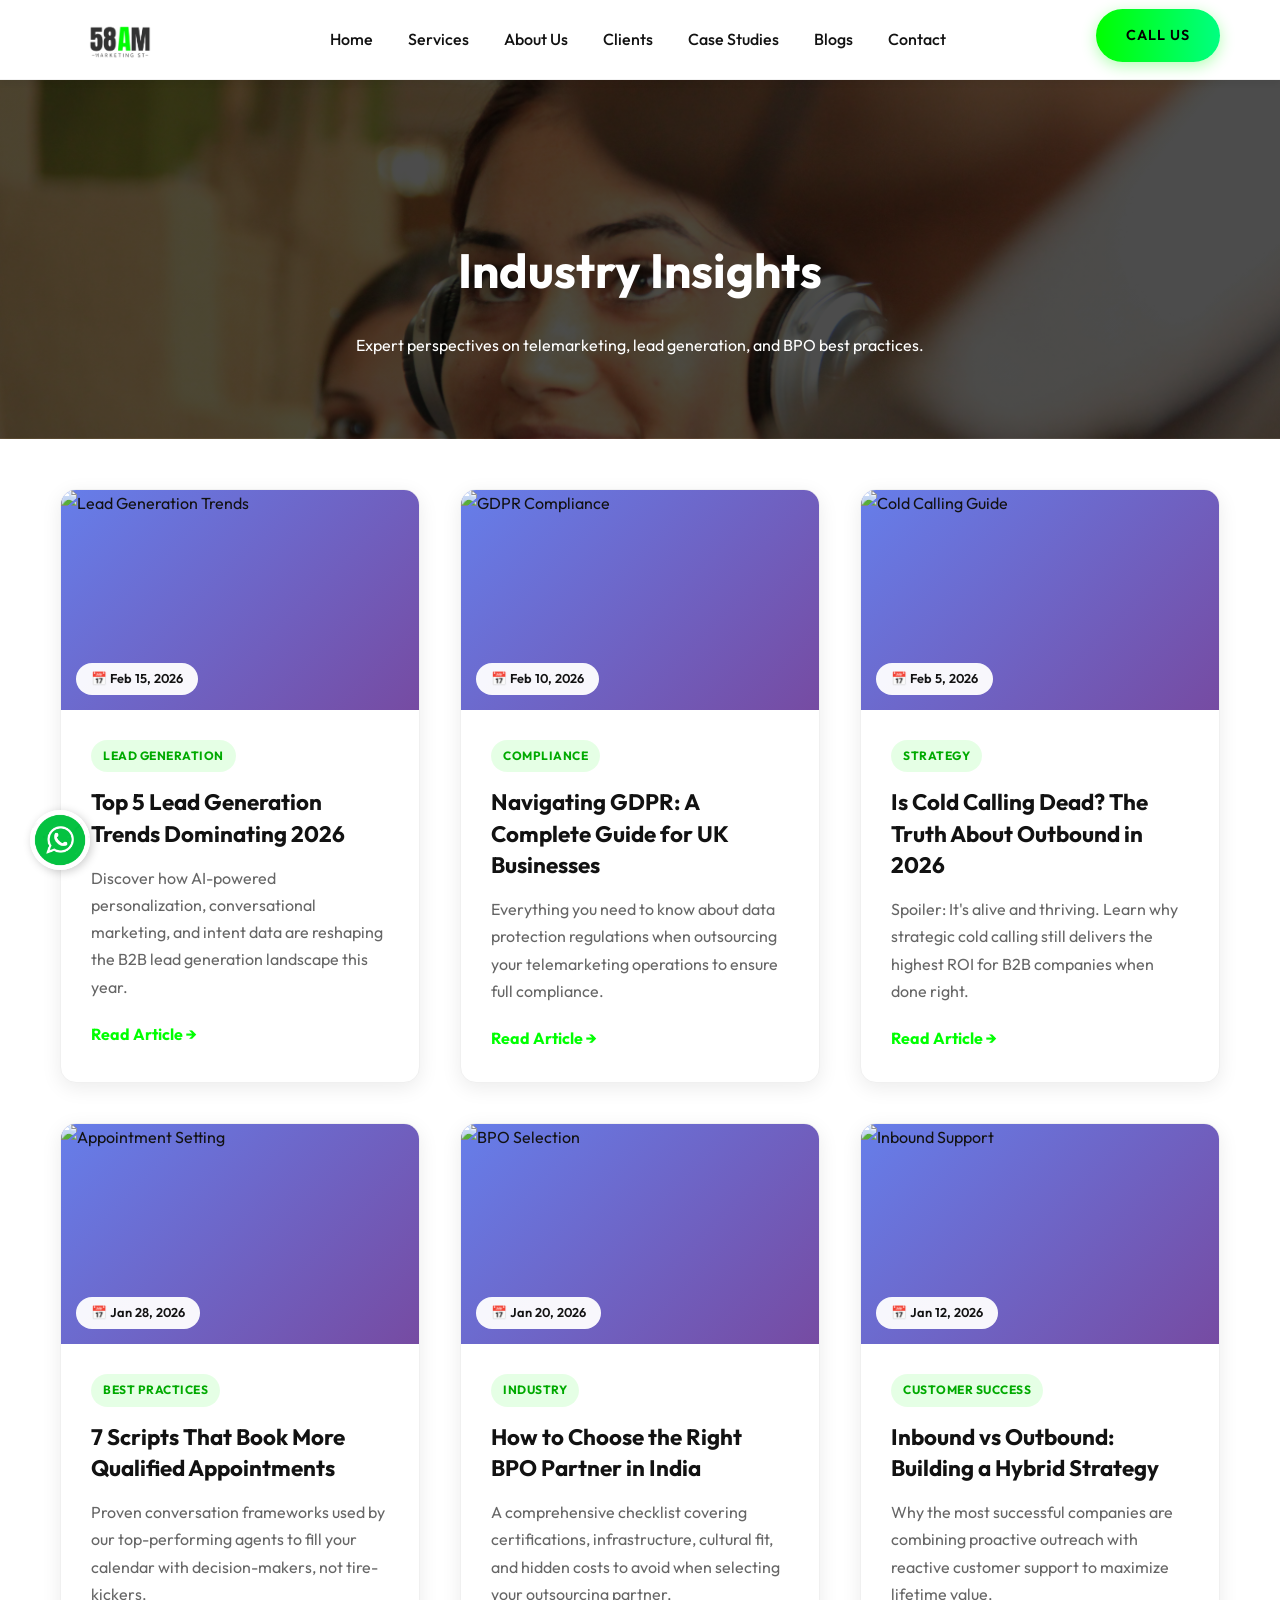
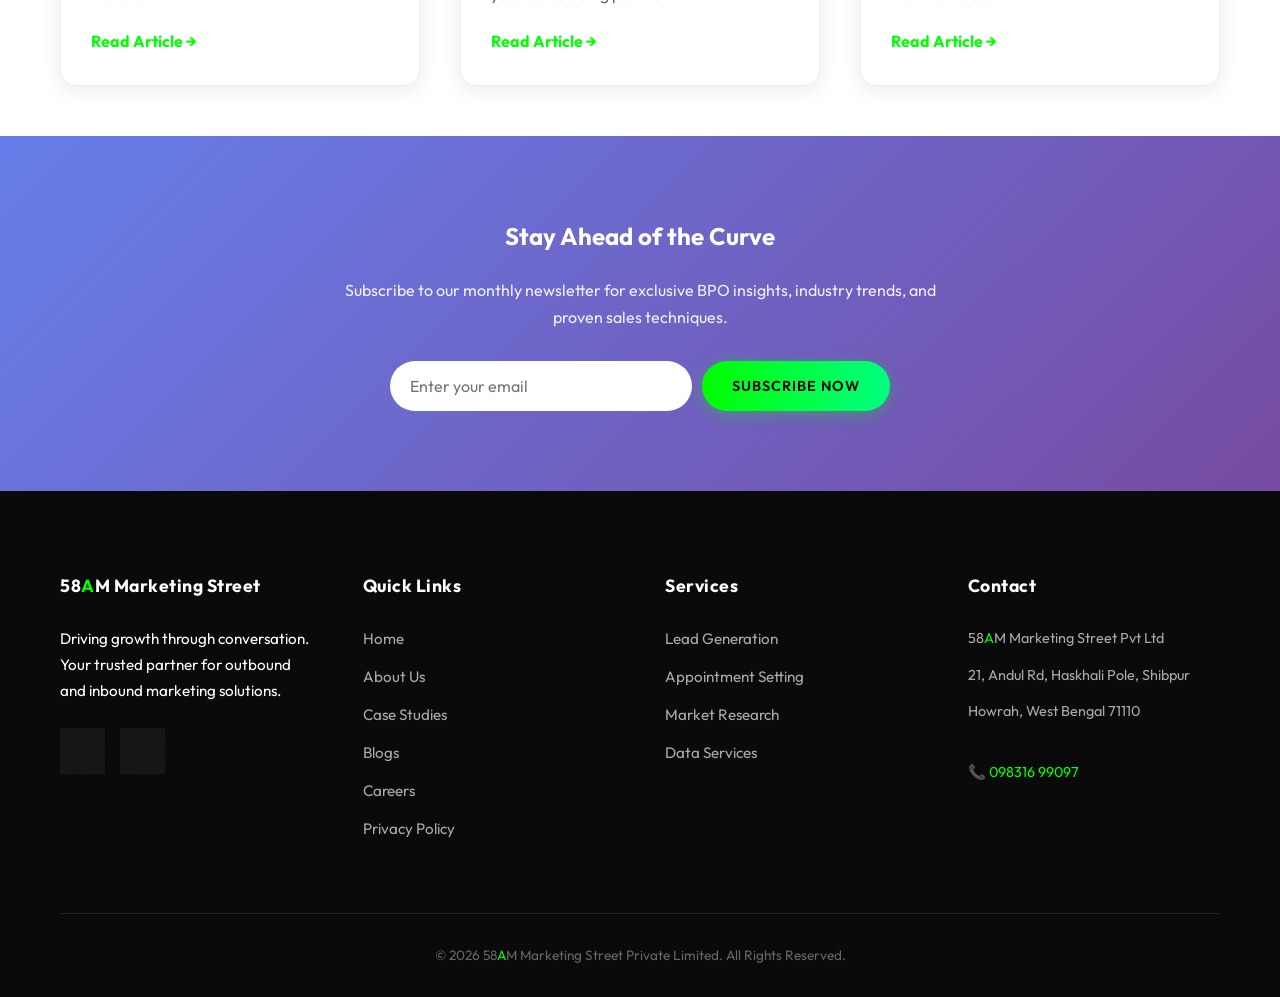
==== blogs.html @ e6106bbe "feat: Add Why Choose Us section, Case Studies & Blogs pages - Implement orbital layout 'Why Choose U" ====
<!doctype html>
<html lang="en">
  <head>
    <meta charset="UTF-8" />
    <meta name="viewport" content="width=device-width, initial-scale=1.0" />
    <title>Blogs | 58AM Marketing Street</title>
    <link rel="stylesheet" href="css/style.css" />
    <style>
      /* Page Specific Styles */
      .page-header {
        background: linear-gradient(rgba(0,0,0,0.7), rgba(0,0,0,0.7)), url('images/charanjeet-dhiman-mHusyBu4bxM-unsplash.jpg');
        background-size: cover;
        background-position: center;
        padding: 150px 0 80px;
        text-align: center;
        color: white;
      }
      .page-header h1 {
        font-size: 3rem;
        margin-bottom: 20px;
      }
      .blog-grid {
        display: grid;
        grid-template-columns: repeat(auto-fit, minmax(350px, 1fr));
        gap: 40px;
        margin: 50px 0;
      }
      .blog-card {
        background: white;
        border-radius: 16px;
        overflow: hidden;
        box-shadow: 0 5px 20px rgba(0,0,0,0.08);
        transition: all 0.3s ease;
        border: 1px solid #f0f0f0;
      }
      .blog-card:hover {
        transform: translateY(-5px);
        box-shadow: 0 10px 30px rgba(0,255,1,0.1);
      }
      .blog-image {
        height: 220px;
        background: linear-gradient(135deg, #667eea 0%, #764ba2 100%);
        position: relative;
        overflow: hidden;
      }
      .blog-image img {
        width: 100%;
        height: 100%;
        object-fit: cover;
      }
      .blog-meta {
        position: absolute;
        bottom: 15px;
        left: 15px;
        background: rgba(255,255,255,0.95);
        padding: 5px 15px;
        border-radius: 20px;
        font-size: 0.8rem;
        font-weight: 600;
      }
      .blog-content {
        padding: 30px;
      }
      .blog-category {
        background: rgba(0, 255, 1, 0.1);
        color: #00aa00;
        padding: 6px 12px;
        border-radius: 20px;
        font-size: 0.75rem;
        font-weight: 700;
        display: inline-block;
        margin-bottom: 15px;
        text-transform: uppercase;
        letter-spacing: 0.5px;
      }
      .blog-content h3 {
        margin-bottom: 15px;
        font-size: 1.4rem;
        line-height: 1.4;
      }
      .blog-content p {
        color: #666;
        line-height: 1.7;
        margin-bottom: 20px;
      }
      .read-more {
        color: var(--brand-primary);
        font-weight: 700;
        text-decoration: none;
        display: inline-flex;
        align-items: center;
        gap: 5px;
        transition: gap 0.3s ease;
      }
      .read-more:hover {
        gap: 10px;
      }
    </style>
  </head>

  <body>
    <!-- Header -->
    <header>
      <div class="container nav-wrapper">
        <div class="logo">
            <a href="index.html">
                <img src="logo/logo58-removebg-preview.png" alt="58AM Marketing Street Logo" />
            </a>
        </div>
        <div class="hamburger">
          <span></span>
          <span></span>
          <span></span>
        </div>
        <nav>
          <ul class="nav-links">
            <li><a href="index.html">Home</a></li>
            <li><a href="index.html#services">Services</a></li>
            <li><a href="index.html#about">About Us</a></li>
            <li><a href="index.html#clients">Clients</a></li>
            <li><a href="case-studies.html">Case Studies</a></li>
            <li><a href="blogs.html" class="active">Blogs</a></li>
            <li><a href="index.html#contact">Contact</a></li>
            <li class="mobile-only">
              <a href="tel:+919831699097" class="btn btn-primary">Call Us</a>
            </li>
          </ul>
        </nav>
        <div class="cta">
          <a href="tel:+919831699097" class="btn btn-primary">Call Us</a>
        </div>
      </div>
    </header>

    <!-- Page Header -->
    <section class="page-header">
        <div class="container">
            <h1>Industry Insights</h1>
            <p>Expert perspectives on telemarketing, lead generation, and BPO best practices.</p>
        </div>
    </section>

    <!-- Blog List -->
    <section class="container">
        <div class="blog-grid">
            <!-- Blog Post 1 -->
            <div class="blog-card">
                <div class="blog-image">
                    <img src="https://placehold.co/600x400/4A90E2/fff?text=Lead+Gen+2026" alt="Lead Generation Trends">
                    <div class="blog-meta">📅 Feb 15, 2026</div>
                </div>
                <div class="blog-content">
                    <span class="blog-category">Lead Generation</span>
                    <h3>Top 5 Lead Generation Trends Dominating 2026</h3>
                    <p>Discover how AI-powered personalization, conversational marketing, and intent data are reshaping the B2B lead generation landscape this year.</p>
                    <a href="#" class="read-more">Read Article →</a>
                </div>
            </div>

            <!-- Blog Post 2 -->
            <div class="blog-card">
                <div class="blog-image">
                    <img src="https://placehold.co/600x400/8E44AD/fff?text=GDPR+Compliance" alt="GDPR Compliance">
                    <div class="blog-meta">📅 Feb 10, 2026</div>
                </div>
                <div class="blog-content">
                    <span class="blog-category">Compliance</span>
                    <h3>Navigating GDPR: A Complete Guide for UK Businesses</h3>
                    <p>Everything you need to know about data protection regulations when outsourcing your telemarketing operations to ensure full compliance.</p>
                    <a href="#" class="read-more">Read Article →</a>
                </div>
            </div>

            <!-- Blog Post 3 -->
            <div class="blog-card">
                <div class="blog-image">
                    <img src="https://placehold.co/600x400/E67E22/fff?text=Cold+Calling" alt="Cold Calling Guide">
                    <div class="blog-meta">📅 Feb 5, 2026</div>
                </div>
                <div class="blog-content">
                    <span class="blog-category">Strategy</span>
                    <h3>Is Cold Calling Dead? The Truth About Outbound in 2026</h3>
                    <p>Spoiler: It's alive and thriving. Learn why strategic cold calling still delivers the highest ROI for B2B companies when done right.</p>
                    <a href="#" class="read-more">Read Article →</a>
                </div>
            </div>

            <!-- Blog Post 4 -->
            <div class="blog-card">
                <div class="blog-image">
                    <img src="https://placehold.co/600x400/27AE60/fff?text=Appointment+Setting" alt="Appointment Setting">
                    <div class="blog-meta">📅 Jan 28, 2026</div>
                </div>
                <div class="blog-content">
                    <span class="blog-category">Best Practices</span>
                    <h3>7 Scripts That Book More Qualified Appointments</h3>
                    <p>Proven conversation frameworks used by our top-performing agents to fill your calendar with decision-makers, not tire-kickers.</p>
                    <a href="#" class="read-more">Read Article →</a>
                </div>
            </div>

            <!-- Blog Post 5 -->
            <div class="blog-card">
                <div class="blog-image">
                    <img src="https://placehold.co/600x400/E74C3C/fff?text=BPO+Selection" alt="BPO Selection">
                    <div class="blog-meta">📅 Jan 20, 2026</div>
                </div>
                <div class="blog-content">
                    <span class="blog-category">Industry</span>
                    <h3>How to Choose the Right BPO Partner in India</h3>
                    <p>A comprehensive checklist covering certifications, infrastructure, cultural fit, and hidden costs to avoid when selecting your outsourcing partner.</p>
                    <a href="#" class="read-more">Read Article →</a>
                </div>
            </div>

            <!-- Blog Post 6 -->
            <div class="blog-card">
                <div class="blog-image">
                    <img src="https://placehold.co/600x400/3498DB/fff?text=Inbound+Support" alt="Inbound Support">
                    <div class="blog-meta">📅 Jan 12, 2026</div>
                </div>
                <div class="blog-content">
                    <span class="blog-category">Customer Success</span>
                    <h3>Inbound vs Outbound: Building a Hybrid Strategy</h3>
                    <p>Why the most successful companies are combining proactive outreach with reactive customer support to maximize lifetime value.</p>
                    <a href="#" class="read-more">Read Article →</a>
                </div>
            </div>
        </div>
    </section>

    <!-- Newsletter CTA -->
    <section style="background: linear-gradient(135deg, #667eea 0%, #764ba2 100%); padding: 80px 0; text-align: center; color: white;">
        <div class="container">
            <h2 style="margin-bottom: 20px; color: white;">Stay Ahead of the Curve</h2>
            <p style="margin-bottom: 30px; max-width: 600px; margin-left: auto; margin-right: auto; opacity: 0.9;">Subscribe to our monthly newsletter for exclusive BPO insights, industry trends, and proven sales techniques.</p>
            <div style="max-width: 500px; margin: 0 auto; display: flex; gap: 10px;">
                <input type="email" placeholder="Enter your email" style="flex: 1; padding: 15px 20px; border-radius: 50px; border: none; font-size: 1rem;">
                <button class="btn btn-primary" style="white-space: nowrap;">Subscribe Now</button>
            </div>
        </div>
    </section>

    <!-- Footer -->
    <footer>
      <div class="container">
        <div class="footer-grid">
          <div class="footer-col">
            <h4>58<span class="brand-highlight">A</span>M Marketing Street</h4>
            <p>
              Driving growth through conversation. Your trusted partner for
              outbound and inbound marketing solutions.
            </p>
            <div class="footer-socials">
              <a href="#" target="_blank" aria-label="Instagram">
                <svg xmlns="http://www.w3.org/2000/svg" viewBox="0 0 448 512"><path d="M224.1 141c-63.6 0-114.9 51.3-114.9 114.9s51.3 114.9 114.9 114.9S339 319.5 339 255.9 287.7 141 224.1 141zm0 189.6c-41.1 0-74.7-33.5-74.7-74.7s33.5-74.7 74.7-74.7 74.7 33.5 74.7 74.7-33.5 74.7-74.7 74.7zm146.4-194.3c0 14.9-12 26.8-26.8 26.8-14.9 0-26.8-12-26.8-26.8s12-26.8 26.8-26.8 26.8 12 26.8 26.8zm76.1 27.2c-1.7-35.9-9.9-67.7-36.2-93.9-26.2-26.2-58-34.4-93.9-36.2-37-2.1-147.9-2.1-184.9 0-35.8 1.7-67.6 9.9-93.9 36.1s-34.4 58-36.2 93.9c-2.1 37-2.1 147.9 0 184.9 1.7 35.9 9.9 67.7 36.2 93.9s58 34.4 93.9 36.2c37 2.1 147.9 2.1 184.9 0 35.9-1.7 67.7-9.9 93.9-36.2 26.2-26.2 34.4-58 36.2-93.9 2.1-37 2.1-147.8 0-184.8zM398.8 388c-7.8 19.6-22.9 34.7-42.6 42.6-29.5 11.7-99.5 9-132.1 9s-102.7 2.6-132.1-9c-19.6-7.8-34.7-22.9-42.6-42.6-11.7-29.5-9-99.5-9-132.1s-2.6-102.7 9-132.1c7.8-19.6 22.9-34.7 42.6-42.6 29.5-11.7 99.5-9 132.1-9s102.7-2.6 132.1 9c19.6 7.8 34.7 22.9 42.6 42.6 11.7 29.5 9 99.5 9 132.1s2.7 102.7-9 132.1z"/></svg>
              </a>
              <a href="#" target="_blank" aria-label="LinkedIn">
                <svg xmlns="http://www.w3.org/2000/svg" viewBox="0 0 448 512"><path d="M416 32H31.9C14.3 32 0 46.5 0 64.3v383.4C0 465.5 14.3 480 31.9 480H416c17.6 0 32-14.5 32-32.3V64.3c0-17.8-14.4-32.3-32-32.3zM135.4 416H69V202.2h66.5V416zm-33.2-243c-21.3 0-38.5-17.3-38.5-38.5S80.9 96 102.2 96c21.2 0 38.5 17.3 38.5 38.5 0 21.3-17.2 38.5-38.5 38.5zm282.1 243h-66.4V312c0-24.8-.5-56.7-34.5-56.7-34.6 0-39.9 27-39.9 54.9V416h-66.4V202.2h63.7v29.2h.9c8.9-16.8 30.6-34.5 62.9-34.5 67.2 0 79.7 44.3 79.7 101.9V416z"/></svg>
              </a>
            </div>
          </div>
          <div class="footer-col">
            <h4>Quick Links</h4>
            <ul>
              <li><a href="index.html">Home</a></li>
              <li><a href="index.html#about">About Us</a></li>
              <li><a href="case-studies.html">Case Studies</a></li>
              <li><a href="blogs.html">Blogs</a></li>
              <li><a href="#">Careers</a></li>
              <li><a href="#">Privacy Policy</a></li>
            </ul>
          </div>
          <div class="footer-col">
            <h4>Services</h4>
            <ul>
              <li><a href="index.html#services">Lead Generation</a></li>
              <li><a href="index.html#services">Appointment Setting</a></li>
              <li><a href="index.html#services">Market Research</a></li>
              <li><a href="index.html#services">Data Services</a></li>
            </ul>
          </div>
          <div class="footer-col">
            <h4>Contact</h4>
            <ul style="font-size: 0.9rem; color: #aaa">
              <li>
                58<span class="brand-highlight">A</span>M Marketing Street Pvt Ltd
              </li>
              <li>21, Andul Rd, Haskhali Pole, Shibpur</li>
              <li>Howrah, West Bengal 71110</li>
              <li>
                <br /><span style="color: var(--brand-primary)">📞 098316 99097</span>
              </li>
            </ul>
          </div>
        </div>
        <div class="copyright">
          &copy; 2026 58<span class="brand-highlight">A</span>M Marketing Street Private Limited. All Rights Reserved.
        </div>
      </div>
    </footer>
    
    <!-- Mobile Menu Script -->
    <script src="js/script.js"></script>
    
    <!-- WhatsApp Button -->
    <a href="https://wa.me/919831699097" class="whatsapp-float" target="_blank">
      <img src="social_icons/whatsapplogo.jpg" alt="WhatsApp" />
    </a>
  </body>
</html>
---- css/style.css ----
/* --- CSS VARIABLES & RESET --- */
@import url("https://fonts.googleapis.com/css2?family=Outfit:wght@300;400;500;600;700&display=swap");

:root {
  /* User Requested Palette */
  --brand-primary: #00ff01;
  --brand-secondary: #00ff81;
  --brand-tertiary: #7fff00;

  /* Light Theme Colors */
  --bg-body: #ffffff;
  --bg-light: #f8f9fa;
  --text-dark: #121212;
  --text-grey: #555555;
  --white: #ffffff;

  /* Spacing & Layout */
  --container-width: 1200px;
  --border-radius: 12px;

  /* Modern Shadows */
  --shadow-sm: 0 4px 6px rgba(0, 0, 0, 0.05); /* Soft, subtle shadow */
  --shadow-md:
    0 10px 15px -3px rgba(0, 0, 0, 0.1), 0 4px 6px -2px rgba(0, 0, 0, 0.05);
  --shadow-lg:
    0 20px 25px -5px rgba(0, 0, 0, 0.1), 0 10px 10px -5px rgba(0, 0, 0, 0.04);
}

* {
  box-sizing: border-box;
  margin: 0;
  padding: 0;
  font-family: "Outfit", "Segoe UI", sans-serif;
}

html {
  scroll-behavior: smooth;
}

body {
  background-color: var(--bg-body);
  color: var(--text-dark);
  line-height: 1.7; /* Increased for better readability */
  overflow-x: hidden;
  -webkit-font-smoothing: antialiased; /* Smoother fonts on Mac */
}

a {
  text-decoration: none;
  color: inherit;
  transition: all 0.3s ease;
}

ul {
  list-style: none;
}

img {
  max-width: 100%;
  height: auto;
  display: block; /* Removes image bottom gap */
}

/* --- UTILITIES --- */
.container {
  max-width: var(--container-width);
  margin: 0 auto;
  padding: 0 20px;
}

.btn {
  display: inline-block;
  padding: 14px 30px; /* larger tap target */
  font-weight: 600;
  text-transform: uppercase;
  letter-spacing: 1px; /* spaced out for premium feel */
  border-radius: 50px;
  cursor: pointer;
  border: none;
  transition: all 0.3s cubic-bezier(0.25, 0.8, 0.25, 1);
  font-size: 0.9rem;
}

.brand-highlight {
  color: var(--brand-primary) !important;
}

.btn-primary {
  background: linear-gradient(
    90deg,
    var(--brand-primary),
    var(--brand-secondary)
  );
  color: #000;
  box-shadow: 0 4px 15px rgba(0, 255, 1, 0.3);
  position: relative;
  overflow: hidden;
  z-index: 1;
}

/* Shine effect on hover */
.btn-primary::after {
  content: "";
  position: absolute;
  top: 0;
  left: -100%;
  width: 100%;
  height: 100%;
  background: linear-gradient(
    90deg,
    transparent,
    rgba(255, 255, 255, 0.4),
    transparent
  );
  transition: 0.5s;
  z-index: -1;
}

.btn-primary:hover::after {
  left: 100%;
}

.btn-primary:hover {
  transform: translateY(-3px);
  box-shadow: 0 8px 25px rgba(0, 255, 1, 0.4);
}

.section-heading {
  text-align: center;
  margin-bottom: 60px;
}

.section-heading h2 {
  font-size: 2.8rem;
  font-weight: 700;
  margin-bottom: 15px;
  position: relative;
  display: inline-block;
  color: var(--text-dark);
}

.section-heading p {
  color: var(--text-grey);
  font-size: 1.1rem;
  max-width: 600px;
  margin: 0 auto;
}

/* Enhanced Underline */
.section-heading h2::after {
  content: "";
  display: block;
  width: 80px;
  height: 4px;
  background: linear-gradient(
    90deg,
    var(--brand-primary),
    var(--brand-secondary)
  );
  margin: 15px auto 0;
  border-radius: 2px;
}

/* --- HEADER --- */
header {
  background: rgba(255, 255, 255, 0.95); /* Slight transparency */
  backdrop-filter: blur(10px); /* Glassmorphism */
  box-shadow: var(--shadow-sm);
  position: sticky;
  top: 0;
  z-index: 1000;
  padding: 0;
  height: 80px; /* Slightly taller for breathing room */
  border-bottom: 1px solid rgba(0, 0, 0, 0.05);
}

.hamburger {
  display: none;
}

.mobile-only {
  display: none;
}

.nav-wrapper {
  display: flex;
  justify-content: space-between;
  align-items: center;
  height: 100%;
}

.logo img {
  height: 90px;
  width: auto;
  /* Cleaned up positioning */
  margin-top: 5px;
}

.nav-links {
  display: flex;
  gap: 35px; /* More spacing between links */
}

.nav-links a {
  font-weight: 500;
  font-size: 1rem;
  color: var(--text-dark);
  position: relative;
}

/* Underline hover effect for links */
.nav-links a::after {
  content: "";
  position: absolute;
  width: 0;
  height: 2px;
  bottom: -4px;
  left: 0;
  background-color: var(--brand-primary);
  transition: width 0.3s ease;
}

.nav-links a:hover::after {
  width: 100%;
}

.nav-links a:hover {
  color: var(--text-dark); /* Keep dark text, underline provides feedback */
}

/* --- HERO SECTION --- */
.hero {
  position: relative;
  padding: 120px 0; /* More vertical padding */
  overflow: hidden;
  min-height: 700px; /* Taller hero */
  display: flex;
  align-items: center;
}

/* Slideshow Container */
.hero-slideshow {
  position: absolute;
  top: 0;
  left: 0;
  width: 100%;
  height: 100%;
  z-index: 0;
}

/* Individual Slide */
.hero-slide {
  position: absolute;
  top: 0;
  left: 0;
  width: 100%;
  height: 100%;
  background-size: cover;
  background-position: center;
  opacity: 0;
  animation: slideShow 24s infinite;
}

/* Slide Delays */
.hero-slide:nth-child(1) {
  animation-delay: 0s;
}
.hero-slide:nth-child(2) {
  animation-delay: 6s;
}
.hero-slide:nth-child(3) {
  animation-delay: 12s;
}
.hero-slide:nth-child(4) {
  animation-delay: 18s;
}

/* Keyframes for Ken Burns Effect */
@keyframes slideShow {
  0% {
    opacity: 0;
    transform: scale(1);
  }
  5% {
    opacity: 1;
  }
  20% {
    opacity: 1;
  }
  25% {
    opacity: 0;
    transform: scale(1.1);
  }
  100% {
    opacity: 0;
    transform: scale(1.1);
  }
}

/* Dark Overlay */
.hero-overlay {
  position: absolute;
  top: 0;
  left: 0;
  width: 100%;
  height: 100%;
  background: linear-gradient(
    135deg,
    rgba(0, 0, 0, 0.85) 0%,
    rgba(0, 0, 0, 0.6) 100%
  ); /* Improved gradient overlay */
  z-index: 1;
}

.hero-content {
  display: flex;
  justify-content: space-between;
  align-items: flex-start; /* Align form and text to top */
  position: relative;
  z-index: 2;
  flex-wrap: wrap;
  width: 100%;
}

.hero-text {
  flex: 1;
  padding-right: 60px;
  min-width: 300px;
  margin-top: 20px;
}

.hero-text h1 {
  font-size: 4rem; /* Larger, more impactful heading */
  line-height: 1.1;
  margin-bottom: 25px;
  color: var(--white);
  text-shadow: 0 2px 10px rgba(0, 0, 0, 0.3);
  font-weight: 700;
}

.hero-text h1 .brand-style {
  /* Premium Glassmorphism Effect */
  background: rgba(255, 255, 255, 0.08); /* More subtle glass */
  backdrop-filter: blur(8px);
  -webkit-backdrop-filter: blur(8px);
  border: 1px solid rgba(255, 255, 255, 0.15);
  padding: 2px 18px;
  border-radius: 12px;
  display: inline-block;
  margin-top: 10px; /* Spacing for wrapping */
}

.hero-text p {
  font-size: 1.25rem;
  color: #f0f0f0;
  margin-bottom: 40px;
  max-width: 600px;
  font-weight: 300; /* Lighter weight for elegance */
  opacity: 0.9;
}

/* Hero Form Styling */
.hero-form-card {
  flex: 0 0 420px;
  background: rgba(255, 255, 255, 0.98); /* Less "plastic" white */
  padding: 40px;
  border-radius: 16px;
  box-shadow: 0 20px 40px rgba(0, 0, 0, 0.2); /* Deep shadow */
  border-top: 4px solid var(--brand-primary);
  position: relative;
  top: 10px;
}

.hero-form-card h3 {
  margin-bottom: 25px;
  font-size: 1.6rem;
  font-weight: 600;
  color: var(--text-dark);
}

.form-group {
  margin-bottom: 20px;
}

.form-control {
  width: 100%;
  padding: 14px 16px;
  border: 1px solid #e0e0e0;
  border-radius: 8px;
  background: #f8f9fa;
  font-size: 1rem;
  transition: all 0.2s;
}

.form-control:focus {
  outline: none;
  border-color: var(--brand-primary);
  background: #fff;
  box-shadow: 0 0 0 3px rgba(0, 255, 1, 0.1); /* Glow focus */
}

/* Custom Select Dropdown Styling */
select.form-control {
  appearance: none;
  -webkit-appearance: none;
  -moz-appearance: none;
  background-image: url("data:image/svg+xml;charset=US-ASCII,%3Csvg%20xmlns%3D%22http%3A%2F%2Fwww.w3.org%2F2000%2Fsvg%22%20width%3D%22292.4%22%20height%3D%22292.4%22%3E%3Cpath%20fill%3D%22%23007CB2%22%20d%3D%22M287%2069.4a17.6%2017.6%200%200%200-13-5.4H18.4c-5%200-9.3%201.8-12.9%205.4A17.6%2017.6%200%200%200%200%2082.2c0%205%201.8%209.3%205.4%2012.9l128%20127.9c3.6%203.6%207.8%205.4%2012.8%205.4s9.2-1.8%2012.8-5.4L287%2095c3.5-3.5%205.4-7.8%205.4-12.8%200-5-1.9-9.2-5.5-12.8z%22%2F%3E%3C%2Fsvg%3E");
  background-repeat: no-repeat;
  background-position: right 1rem center;
  background-size: 0.8em auto;
  padding-right: 2.5rem;
  cursor: pointer;
  color: #333;
  font-weight: 500;
}

select.form-control option {
  color: #333;
  padding: 10px;
}

/* --- SERVICES GRID --- */
.services-section {
  padding: 100px 0; /* More breathing room */
  background: var(--white);
}

.services-grid {
  display: grid;
  grid-template-columns: repeat(
    auto-fit,
    minmax(280px, 1fr)
  ); /* Slightly wider cards */
  gap: 40px; /* More spacing */
}

.service-card {
  background: var(--white);
  padding: 40px 30px;
  border-radius: 16px;
  transition: all 0.3s ease;
  border: 1px solid rgba(0, 0, 0, 0.05); /* Subtle border */
  text-align: center;
  position: relative;
  overflow: hidden;
}

.service-card:hover {
  background: var(--white);
  border-color: transparent;
  box-shadow: var(--shadow-lg); /* Elevate on hover */
  transform: translateY(-8px);
}

.service-icon {
  font-size: 2.2rem;
  color: #00cc00;
  margin-bottom: 20px;
  background: rgba(0, 255, 1, 0.08); /* Softer background */
  width: 80px;
  height: 80px;
  line-height: 80px;
  border-radius: 50%;
  margin-left: auto;
  margin-right: auto;
  transition: transform 0.4s cubic-bezier(0.175, 0.885, 0.32, 1.275);
}

.service-card:hover .service-icon {
  transform: scale(1.1) rotate(5deg);
  background: var(--brand-primary);
  color: #000; /* Contrast on hover */
}

.service-card h3 {
  margin-bottom: 15px;
  font-size: 1.3rem;
  font-weight: 600;
}

.service-card p {
  color: var(--text-grey);
  font-size: 0.95rem;
  line-height: 1.6;
}

/* --- ABOUT & CLIENTS --- */
.about-section {
  padding: 100px 0;
  background-color: #f7fff7; /* Even lighter tint */
  position: relative;
}

.about-grid {
  display: grid;
  grid-template-columns: 1fr 1fr;
  gap: 80px; /* Big gap for clarity */
  align-items: center;
}

.about-text h2 {
  font-size: 2.5rem;
  margin-bottom: 25px;
  line-height: 1.2;
}

.about-text ul {
  margin-top: 30px;
  display: grid;
  grid-template-columns: 1fr 1fr; /* Two column list */
  gap: 15px;
}

.about-text li {
  margin-bottom: 10px;
  padding-left: 30px;
  position: relative;
  font-weight: 500;
  color: var(--text-dark);
}

.about-text li::before {
  content: "✓";
  position: absolute;
  left: 0;
  top: 2px;
  color: var(--brand-primary);
  font-weight: 900;
  background: rgba(0, 255, 1, 0.2);
  width: 20px;
  height: 20px;
  border-radius: 50%;
  font-size: 12px;
  display: flex; /* Centering checkmark */
  align-items: center;
  justify-content: center;
}

/* --- ABOUT SLIDESHOW --- */
.about-image {
  position: relative;
  width: 100%;
  height: 450px; /* Fixed height for consistency */
  overflow: hidden;
  border-radius: 24px; /* Rounder corners */
  box-shadow: var(--shadow-lg);
  border: 4px solid var(--white); /* White frame */
}

.about-slideshow {
  position: absolute;
  top: 0;
  left: 0;
  width: 100%;
  height: 100%;
}

.about-slide {
  position: absolute;
  top: 0;
  left: 0;
  width: 100%;
  height: 100%;
  background-size: cover;
  background-position: center;
  opacity: 0;
  animation: panSlide 18s infinite;
}

/* Stagger Animations */
.about-slide:nth-child(1) {
  animation-delay: 0s;
}
.about-slide:nth-child(2) {
  animation-delay: 6s;
}
.about-slide:nth-child(3) {
  animation-delay: 12s;
}

/* Keyframes: Fade In/Out + Pan Right */
@keyframes panSlide {
  0% {
    opacity: 0;
    transform: scale(1.1) translateX(-20px);
  }
  5% {
    opacity: 1;
  }
  30% {
    opacity: 1;
  }
  35% {
    opacity: 0;
    transform: scale(1.1) translateX(0px);
  }
  100% {
    opacity: 0;
    transform: scale(1.1) translateX(0px);
  }
}

.clients-wrapper {
  margin-top: 80px;
  text-align: center;
}

.clients-grid {
  display: flex;
  flex-wrap: wrap;
  justify-content: center;
  gap: 50px;
  align-items: center;
}

.clients-grid img {
  height: 45px;
  filter: grayscale(100%);
  opacity: 0.6;
  transition: all 0.3s ease;
  cursor: pointer;
}

.clients-grid img:hover {
  filter: grayscale(0%);
  opacity: 1;
  transform: scale(1.05); /* Gentle zoom */
}

/* --- FOOTER SOCIALS --- */
.footer-socials {
  margin-top: 25px;
  display: flex;
  gap: 15px;
}

.footer-socials a {
  display: flex;
  align-items: center;
  justify-content: center;
  width: 45px;
  height: 45px;
  background: rgba(255, 255, 255, 0.05); /* Premium Glass Effect */
  border: 1px solid rgba(255, 255, 255, 0.1); /* Subtle border */
  border-radius: 50%;
  transition: all 0.3s ease;
  backdrop-filter: blur(5px);
  color: #fff; /* Default Icon Color */
}

.footer-socials a:hover {
  background: var(--brand-primary);
  border-color: var(--brand-primary);
  transform: translateY(-5px);
  box-shadow: 0 0 15px rgba(0, 255, 1, 0.4); /* Glow effect */
  color: #000; /* Icon becomes black on hover */
}

.footer-socials svg {
  width: 20px;
  height: 20px;
  transition: all 0.3s ease;
  fill: currentColor; /* Inherit color from parent */
}

.footer-socials a:hover svg {
  transform: scale(1.1);
}

/* --- FOOTER --- */
footer {
  background: #0a0a0a; /* Darker black */
  color: #fff;
  padding: 80px 0 30px;
  font-size: 0.95rem;
}

.footer-grid {
  display: grid;
  grid-template-columns: repeat(auto-fit, minmax(220px, 1fr));
  gap: 50px;
  margin-bottom: 60px;
}

.footer-col h4 {
  color: var(--white);
  margin-bottom: 25px;
  font-size: 1.1rem;
  font-weight: 700;
  letter-spacing: 0.5px;
}

.footer-col ul li {
  margin-bottom: 12px;
}

.footer-col ul li a {
  color: #aaa;
  transition: 0.2s;
}

.footer-col ul li a:hover {
  color: var(--brand-primary);
  padding-left: 5px;
}

.copyright {
  border-top: 1px solid #222;
  padding-top: 30px;
  text-align: center;
  font-size: 0.85rem;
  color: #666;
}

/* --- MOBILE RESPONSIVE --- */
@media (max-width: 992px) {
  .container {
    padding: 0 30px;
  }

  .hero-text h1 {
    font-size: 3rem;
  }

  .about-grid {
    grid-template-columns: 1fr; /* Stack about section sooner */
    gap: 40px;
  }

  .about-image {
    height: 350px;
  }
}

@media (max-width: 768px) {
  .nav-wrapper {
    position: relative;
  }

  .hamburger {
    display: block;
    cursor: pointer;
    z-index: 1002;
    margin-left: auto;
  }

  .hamburger span {
    display: block;
    width: 25px;
    height: 2px; /* Thinner lines */
    background: var(--text-dark);
    margin: 6px 0;
    transition: 0.4s;
  }

  .hamburger.toggle span:nth-child(1) {
    transform: rotate(-45deg) translate(-5px, 6px);
  }
  .hamburger.toggle span:nth-child(2) {
    opacity: 0;
  }
  .hamburger.toggle span:nth-child(3) {
    transform: rotate(45deg) translate(-5px, -6px);
  }

  .nav-links {
    position: absolute;
    top: 80px; /* Match new header height */
    left: 0;
    width: 100%;
    height: 0;
    overflow: hidden;
    background: var(--white);
    flex-direction: column;
    align-items: center;
    justify-content: center;
    box-shadow: 0 10px 30px rgba(0, 0, 0, 0.1);
    transition: height 0.6s cubic-bezier(0.77, 0, 0.175, 1);
    gap: 25px;
  }

  .nav-links.active {
    height: calc(100vh - 80px);
    overflow-y: auto;
  }

  .nav-links li a {
    font-size: 1.4rem; /* Larger touch targets */
    font-weight: 600;
  }

  .nav-links li {
    opacity: 0;
    transform: translateY(20px);
    transition: 0.5s;
  }

  .nav-links.active li {
    opacity: 1;
    transform: translateY(0);
    transition-delay: 0.2s;
  }

  .hero-content {
    flex-direction: column;
  }

  .hero-text {
    padding-right: 0;
    margin-bottom: 50px;
    text-align: center;
    margin-top: 0;
  }

  .hero-text h1 {
    font-size: 2.5rem;
  }

  .hero-form-card {
    width: 100%;
    flex: none;
    padding: 30px 20px;
  }

  .hero,
  .services-section,
  .about-section {
    padding: 60px 0;
  }

  .cta {
    display: none;
  }

  .mobile-only {
    display: block;
    margin-top: 20px;
    width: 100%;
    text-align: center;
  }

  .mobile-only .btn {
    width: 200px;
  }

  .about-text ul {
    grid-template-columns: 1fr; /* Single column list on mobile */
  }
}

/* --- WHATSAPP FLOATING BUTTON --- */
.whatsapp-float {
  position: fixed;
  bottom: 30px;
  left: 30px;
  width: 60px;
  height: 60px;
  /* Removed background-color and border to show full image */
  border-radius: 50%; /* Keep circular shape */
  z-index: 10000;
  display: flex;
  align-items: center;
  justify-content: center;
  transition: transform 0.3s ease;
  box-shadow: 2px 2px 10px rgba(0, 0, 0, 0.2);
  overflow: hidden; /* Ensures zoomed image stays circular */
}

.whatsapp-float:hover {
  transform: translateY(-5px);
  box-shadow: 2px 5px 15px rgba(0, 0, 0, 0.3);
}

.whatsapp-float img {
  width: 100%;
  height: 100%;
  object-fit: cover; /* Ensure image fills the button */
  display: block;
  transform: scale(1.5); /* Zoom in to remove whitespace */
  transition: transform 0.3s ease;
}

/* --- ORBITAL WHY CHOOSE US SECTION --- */
.orbital-section {
  padding: 100px 0;
  background-color: #fcfcfc;
  overflow: hidden;
  position: relative;
}

.section-heading.text-center {
    text-align: center;
    margin-left: auto;
    margin-right: auto;
}

.orbital-grid {
  display: flex;
  justify-content: center;
  align-items: center;
  gap: 40px;
  position: relative;
  max-width: 1400px;
  margin: 0 auto;
}

/* --- COLUMNS --- */
.benefit-column {
  display: flex;
  flex-direction: column;
  gap: 20px;
  flex: 1;
  z-index: 2;
}

.center-column {
    flex: 0 0 400px;
    z-index: 1;
    display: flex;
    justify-content: center;
    align-items: center;
}

/* --- HEXAGON IMAGE --- */
.hex-image-wrapper {
  width: 380px; /* Slightly larger wrapper */
  height: 440px;
  position: relative;
  filter: drop-shadow(0 20px 30px rgba(0,0,0,0.15));
  transition: transform 0.3s ease;
}

.hex-clipped-img {
  width: 100%;
  height: 100%;
  object-fit: cover;
  object-position: center 20%; /* Focus on the face */
  clip-path: polygon(50% 0%, 100% 25%, 100% 75%, 50% 100%, 0% 75%, 0% 25%);
  background-color: var(--brand-primary); /* Fallback */
  transform: scale(1.15); /* Zoom in on the person */
}

/* Floating Animation */
.floating-hex {
    animation: floatHex 6s ease-in-out infinite;
}

@keyframes floatHex {
    0%, 100% { transform: translateY(0); }
    50% { transform: translateY(-20px); }
}

/* --- BENEFIT BOXES --- */
.benefit-box {
  display: flex;
  align-items: center;
  gap: 15px;
  padding: 15px 20px;
  background: rgba(255, 255, 255, 0.7); /* Glassmorphism Base */
  backdrop-filter: blur(10px);
  border: 1px solid rgba(255, 255, 255, 0.4);
  border-radius: 50px; /* Pill Shape */
  box-shadow: 0 4px 15px rgba(0,0,0,0.05);
  transition: all 0.3s ease;
  cursor: pointer;
  max-width: 300px;
}

/* Text alignment based on side */
.left-curve .benefit-box {
    flex-direction: row-reverse;
    text-align: right;
    align-self: flex-end; /* Align to right side of column */
}

.right-curve .benefit-box {
    flex-direction: row;
    text-align: left;
    align-self: flex-start; /* Align to left side of column */
}

/* Typography */
.benefit-text h4 {
    font-size: 1rem;
    font-weight: 700;
    margin: 0;
    color: var(--text-dark);
}

.benefit-text p {
    font-size: 0.85rem;
    margin: 0;
    color: var(--text-grey);
}

/* Icons */
.icon-circle {
    width: 45px;
    height: 45px;
    background: var(--brand-primary);
    border-radius: 50%;
    display: flex;
    align-items: center;
    justify-content: center;
    font-size: 1.2rem;
    color: #fff;
    flex-shrink: 0;
    box-shadow: 0 4px 10px rgba(0,255,1, 0.3);
    transition: transform 0.3s ease;
}

/* --- ORBITAL CURVE LOGIC --- */
/* Left Column: Top/Bottom closer to center (negative margin-right), Middle further away */
.left-curve .benefit-box:nth-child(1),
.left-curve .benefit-box:nth-child(5) {
    margin-right: -40px;
}

.left-curve .benefit-box:nth-child(2),
.left-curve .benefit-box:nth-child(4) {
    margin-right: -10px;
}

.left-curve .benefit-box:nth-child(3) {
    margin-right: 20px; /* The "Equator" bulges out */
}

/* Right Column: Mirror Image */
.right-curve .benefit-box:nth-child(1),
.right-curve .benefit-box:nth-child(5) {
    margin-left: -40px;
}

.right-curve .benefit-box:nth-child(2),
.right-curve .benefit-box:nth-child(4) {
    margin-left: -10px;
}

.right-curve .benefit-box:nth-child(3) {
    margin-left: 20px;
}

/* --- INTERACTIONS --- */
.benefit-box:hover {
    transform: scale(1.05);
    background: #ffffff;
    box-shadow: 0 10px 25px rgba(0,255,1, 0.15);
}

.benefit-box:hover .icon-circle {
    transform: rotate(15deg) scale(1.1);
}

/* When hovering a box, pulse the center image */
.benefit-box:hover ~ .center-column .hex-image-wrapper, /* This sibling selector won't work across flexible columns. We need JS or simplistic hover. */
/* Using simple hover on the section to add life */
.orbital-grid:hover .hex-clipped-img {
    filter: brightness(1.05);
}


/* --- ANIMATIONS (slide in) --- */
@keyframes slideInLeft {
    from { opacity: 0; transform: translateX(-50px); }
    to { opacity: 1; transform: translateX(0); }
}

@keyframes slideInRight {
    from { opacity: 0; transform: translateX(50px); }
    to { opacity: 1; transform: translateX(0); }
}

.stagger-left {
    animation: slideInLeft 0.8s ease forwards;
    opacity: 0; /* Star hidden */
    animation-delay: var(--delay);
}

.stagger-right {
    animation: slideInRight 0.8s ease forwards;
    opacity: 0;
    animation-delay: var(--delay);
}


/* --- RESPONSIVE --- */
@media (max-width: 991px) {
    .orbital-grid {
        flex-direction: column;
        gap: 30px;
    }

    .center-column {
        order: -1; /* Image on top */
        flex: 0 0 auto;
    }
    
    .hex-image-wrapper {
        width: 250px;
        height: 280px;
    }

    .benefit-column {
        width: 100%;
        gap: 15px;
        align-items: center !important; /* Center items on mobile */
    }

    .left-curve .benefit-box,
    .right-curve .benefit-box {
        margin: 0 !important; /* Reset margins */
        align-self: center !important;
        text-align: left;
        flex-direction: row; /* Standard icon-left layout */
        max-width: 100%;
        width: 90%;
    }
    
    .left-curve .benefit-box {
        flex-direction: row; /* Reset reverse direction */
    }
}
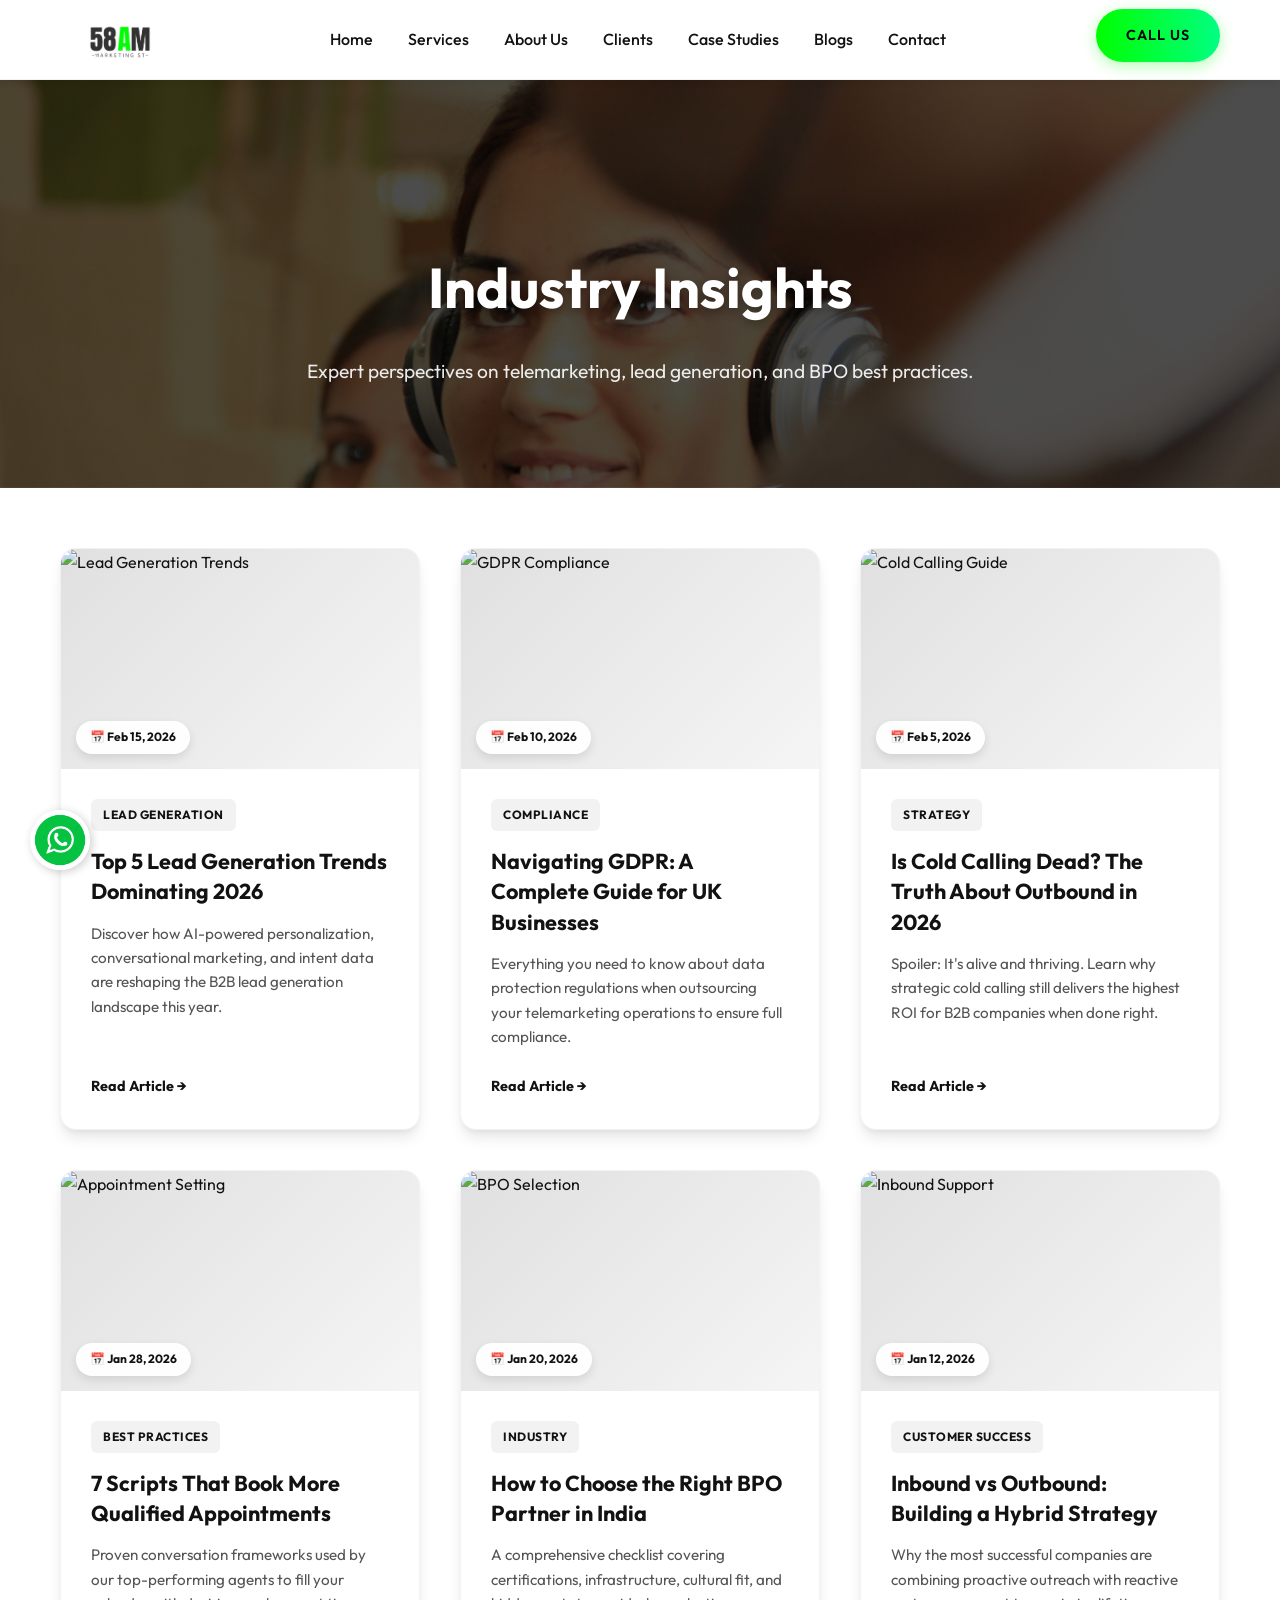
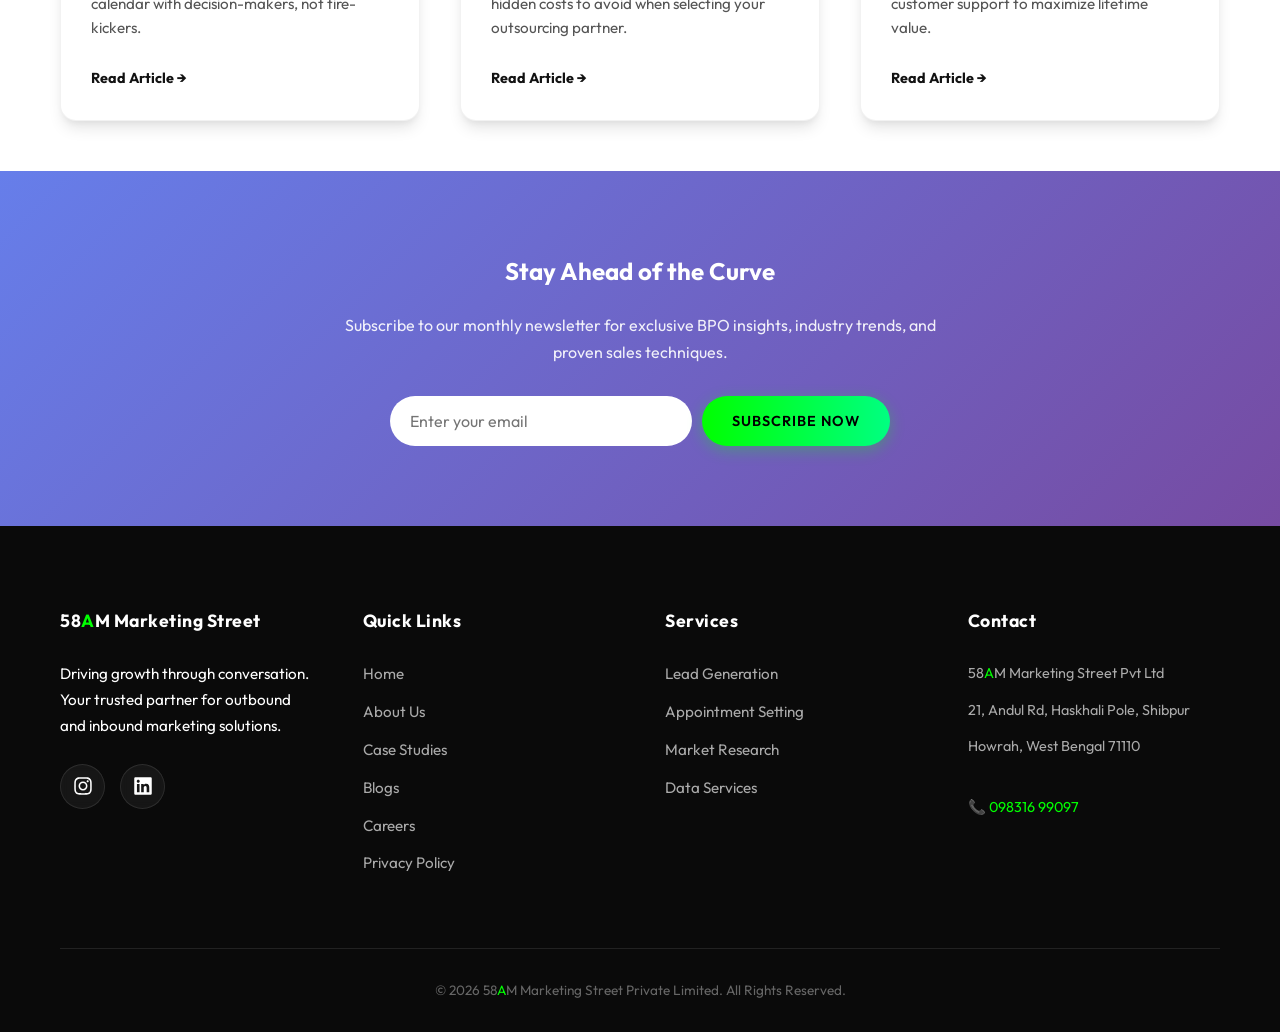
==== commit 0aa9928f: "Refactor design consistency and restructure assets - Moved inline CSS to style.css for blogs and cas" ====
--- a/blogs.html
+++ b/blogs.html
@@ -4,98 +4,8 @@
     <meta charset="UTF-8" />
     <meta name="viewport" content="width=device-width, initial-scale=1.0" />
     <title>Blogs | 58AM Marketing Street</title>
+    <link rel="icon" href="logo/logo58.jpg" type="image/jpeg">
     <link rel="stylesheet" href="css/style.css" />
-    <style>
-      /* Page Specific Styles */
-      .page-header {
-        background: linear-gradient(rgba(0,0,0,0.7), rgba(0,0,0,0.7)), url('images/charanjeet-dhiman-mHusyBu4bxM-unsplash.jpg');
-        background-size: cover;
-        background-position: center;
-        padding: 150px 0 80px;
-        text-align: center;
-        color: white;
-      }
-      .page-header h1 {
-        font-size: 3rem;
-        margin-bottom: 20px;
-      }
-      .blog-grid {
-        display: grid;
-        grid-template-columns: repeat(auto-fit, minmax(350px, 1fr));
-        gap: 40px;
-        margin: 50px 0;
-      }
-      .blog-card {
-        background: white;
-        border-radius: 16px;
-        overflow: hidden;
-        box-shadow: 0 5px 20px rgba(0,0,0,0.08);
-        transition: all 0.3s ease;
-        border: 1px solid #f0f0f0;
-      }
-      .blog-card:hover {
-        transform: translateY(-5px);
-        box-shadow: 0 10px 30px rgba(0,255,1,0.1);
-      }
-      .blog-image {
-        height: 220px;
-        background: linear-gradient(135deg, #667eea 0%, #764ba2 100%);
-        position: relative;
-        overflow: hidden;
-      }
-      .blog-image img {
-        width: 100%;
-        height: 100%;
-        object-fit: cover;
-      }
-      .blog-meta {
-        position: absolute;
-        bottom: 15px;
-        left: 15px;
-        background: rgba(255,255,255,0.95);
-        padding: 5px 15px;
-        border-radius: 20px;
-        font-size: 0.8rem;
-        font-weight: 600;
-      }
-      .blog-content {
-        padding: 30px;
-      }
-      .blog-category {
-        background: rgba(0, 255, 1, 0.1);
-        color: #00aa00;
-        padding: 6px 12px;
-        border-radius: 20px;
-        font-size: 0.75rem;
-        font-weight: 700;
-        display: inline-block;
-        margin-bottom: 15px;
-        text-transform: uppercase;
-        letter-spacing: 0.5px;
-      }
-      .blog-content h3 {
-        margin-bottom: 15px;
-        font-size: 1.4rem;
-        line-height: 1.4;
-      }
-      .blog-content p {
-        color: #666;
-        line-height: 1.7;
-        margin-bottom: 20px;
-      }
-      .read-more {
-        color: var(--brand-primary);
-        font-weight: 700;
-        text-decoration: none;
-        display: inline-flex;
-        align-items: center;
-        gap: 5px;
-        transition: gap 0.3s ease;
-      }
-      .read-more:hover {
-        gap: 10px;
-      }
-    </style>
   </head>
 
   <body>
@@ -133,7 +43,7 @@
     </header>
 
     <!-- Page Header -->
-    <section class="page-header">
+    <section class="page-header blogs-header">
         <div class="container">
             <h1>Industry Insights</h1>
             <p>Expert perspectives on telemarketing, lead generation, and BPO best practices.</p>
--- a/css/style.css
+++ b/css/style.css
@@ -889,9 +889,9 @@
 }
 
 .section-heading.text-center {
-    text-align: center;
-    margin-left: auto;
-    margin-right: auto;
+  text-align: center;
+  margin-left: auto;
+  margin-right: auto;
 }
 
 .orbital-grid {
@@ -914,11 +914,11 @@
 }
 
 .center-column {
-    flex: 0 0 400px;
-    z-index: 1;
-    display: flex;
-    justify-content: center;
-    align-items: center;
+  flex: 0 0 400px;
+  z-index: 1;
+  display: flex;
+  justify-content: center;
+  align-items: center;
 }
 
 /* --- HEXAGON IMAGE --- */
@@ -926,7 +926,7 @@
   width: 380px; /* Slightly larger wrapper */
   height: 440px;
   position: relative;
-  filter: drop-shadow(0 20px 30px rgba(0,0,0,0.15));
+  filter: drop-shadow(0 20px 30px rgba(0, 0, 0, 0.15));
   transition: transform 0.3s ease;
 }
 
@@ -934,20 +934,25 @@
   width: 100%;
   height: 100%;
   object-fit: cover;
-  object-position: center 20%; /* Focus on the face */
+  object-position: 60% 30%; /* Shifted left to center better */
   clip-path: polygon(50% 0%, 100% 25%, 100% 75%, 50% 100%, 0% 75%, 0% 25%);
   background-color: var(--brand-primary); /* Fallback */
-  transform: scale(1.15); /* Zoom in on the person */
+  transform: scale(1); /* Zoom in on the person */
 }
 
 /* Floating Animation */
 .floating-hex {
-    animation: floatHex 6s ease-in-out infinite;
+  animation: floatHex 6s ease-in-out infinite;
 }
 
 @keyframes floatHex {
-    0%, 100% { transform: translateY(0); }
-    50% { transform: translateY(-20px); }
+  0%,
+  100% {
+    transform: translateY(0);
+  }
+  50% {
+    transform: translateY(-20px);
+  }
 }
 
 /* --- BENEFIT BOXES --- */
@@ -960,7 +965,7 @@
   backdrop-filter: blur(10px);
   border: 1px solid rgba(255, 255, 255, 0.4);
   border-radius: 50px; /* Pill Shape */
-  box-shadow: 0 4px 15px rgba(0,0,0,0.05);
+  box-shadow: 0 4px 15px rgba(0, 0, 0, 0.05);
   transition: all 0.3s ease;
   cursor: pointer;
   max-width: 300px;
@@ -968,155 +973,672 @@
 
 /* Text alignment based on side */
 .left-curve .benefit-box {
-    flex-direction: row-reverse;
-    text-align: right;
-    align-self: flex-end; /* Align to right side of column */
+  flex-direction: row-reverse;
+  text-align: right;
+  align-self: flex-end; /* Align to right side of column */
 }
 
 .right-curve .benefit-box {
-    flex-direction: row;
-    text-align: left;
-    align-self: flex-start; /* Align to left side of column */
+  flex-direction: row;
+  text-align: left;
+  align-self: flex-start; /* Align to left side of column */
 }
 
 /* Typography */
 .benefit-text h4 {
-    font-size: 1rem;
-    font-weight: 700;
-    margin: 0;
-    color: var(--text-dark);
+  font-size: 1rem;
+  font-weight: 700;
+  margin: 0;
+  color: var(--text-dark);
 }
 
 .benefit-text p {
-    font-size: 0.85rem;
-    margin: 0;
-    color: var(--text-grey);
+  font-size: 0.85rem;
+  margin: 0;
+  color: var(--text-grey);
 }
 
 /* Icons */
 .icon-circle {
-    width: 45px;
-    height: 45px;
-    background: var(--brand-primary);
-    border-radius: 50%;
-    display: flex;
-    align-items: center;
-    justify-content: center;
-    font-size: 1.2rem;
-    color: #fff;
-    flex-shrink: 0;
-    box-shadow: 0 4px 10px rgba(0,255,1, 0.3);
-    transition: transform 0.3s ease;
+  width: 45px;
+  height: 45px;
+  background: var(--brand-primary);
+  border-radius: 50%;
+  display: flex;
+  align-items: center;
+  justify-content: center;
+  font-size: 1.2rem;
+  color: #fff;
+  flex-shrink: 0;
+  box-shadow: 0 4px 10px rgba(0, 255, 1, 0.3);
+  transition: transform 0.3s ease;
 }
 
 /* --- ORBITAL CURVE LOGIC --- */
 /* Left Column: Top/Bottom closer to center (negative margin-right), Middle further away */
 .left-curve .benefit-box:nth-child(1),
 .left-curve .benefit-box:nth-child(5) {
-    margin-right: -40px;
+  margin-right: -40px;
 }
 
 .left-curve .benefit-box:nth-child(2),
 .left-curve .benefit-box:nth-child(4) {
-    margin-right: -10px;
+  margin-right: -10px;
 }
 
 .left-curve .benefit-box:nth-child(3) {
-    margin-right: 20px; /* The "Equator" bulges out */
+  margin-right: 20px; /* The "Equator" bulges out */
 }
 
 /* Right Column: Mirror Image */
 .right-curve .benefit-box:nth-child(1),
 .right-curve .benefit-box:nth-child(5) {
-    margin-left: -40px;
+  margin-left: -40px;
 }
 
 .right-curve .benefit-box:nth-child(2),
 .right-curve .benefit-box:nth-child(4) {
-    margin-left: -10px;
+  margin-left: -10px;
 }
 
 .right-curve .benefit-box:nth-child(3) {
-    margin-left: 20px;
+  margin-left: 20px;
 }
 
 /* --- INTERACTIONS --- */
 .benefit-box:hover {
-    transform: scale(1.05);
-    background: #ffffff;
-    box-shadow: 0 10px 25px rgba(0,255,1, 0.15);
+  transform: scale(1.05);
+  background: #ffffff;
+  box-shadow: 0 10px 25px rgba(0, 255, 1, 0.15);
 }
 
 .benefit-box:hover .icon-circle {
-    transform: rotate(15deg) scale(1.1);
+  transform: rotate(15deg) scale(1.1);
 }
 
 /* When hovering a box, pulse the center image */
 .benefit-box:hover ~ .center-column .hex-image-wrapper, /* This sibling selector won't work across flexible columns. We need JS or simplistic hover. */
 /* Using simple hover on the section to add life */
 .orbital-grid:hover .hex-clipped-img {
-    filter: brightness(1.05);
-}
-
+  filter: brightness(1.05);
+}
 
 /* --- ANIMATIONS (slide in) --- */
 @keyframes slideInLeft {
-    from { opacity: 0; transform: translateX(-50px); }
-    to { opacity: 1; transform: translateX(0); }
+  from {
+    opacity: 0;
+    transform: translateX(-50px);
+  }
+  to {
+    opacity: 1;
+    transform: translateX(0);
+  }
 }
 
 @keyframes slideInRight {
-    from { opacity: 0; transform: translateX(50px); }
-    to { opacity: 1; transform: translateX(0); }
+  from {
+    opacity: 0;
+    transform: translateX(50px);
+  }
+  to {
+    opacity: 1;
+    transform: translateX(0);
+  }
 }
 
 .stagger-left {
-    animation: slideInLeft 0.8s ease forwards;
-    opacity: 0; /* Star hidden */
-    animation-delay: var(--delay);
+  animation: slideInLeft 0.8s ease forwards;
+  opacity: 0; /* Star hidden */
+  animation-delay: var(--delay);
 }
 
 .stagger-right {
-    animation: slideInRight 0.8s ease forwards;
-    opacity: 0;
-    animation-delay: var(--delay);
-}
-
+  animation: slideInRight 0.8s ease forwards;
+  opacity: 0;
+  animation-delay: var(--delay);
+}
 
 /* --- RESPONSIVE --- */
 @media (max-width: 991px) {
-    .orbital-grid {
-        flex-direction: column;
-        gap: 30px;
-    }
-
-    .center-column {
-        order: -1; /* Image on top */
-        flex: 0 0 auto;
-    }
-    
-    .hex-image-wrapper {
-        width: 250px;
-        height: 280px;
-    }
-
-    .benefit-column {
-        width: 100%;
-        gap: 15px;
-        align-items: center !important; /* Center items on mobile */
-    }
-
-    .left-curve .benefit-box,
-    .right-curve .benefit-box {
-        margin: 0 !important; /* Reset margins */
-        align-self: center !important;
-        text-align: left;
-        flex-direction: row; /* Standard icon-left layout */
-        max-width: 100%;
-        width: 90%;
-    }
-    
-    .left-curve .benefit-box {
-        flex-direction: row; /* Reset reverse direction */
-    }
-}
+  .orbital-grid {
+    flex-direction: column;
+    gap: 30px;
+  }
+
+  .center-column {
+    order: -1; /* Image on top */
+    flex: 0 0 auto;
+  }
+
+  .hex-image-wrapper {
+    width: 250px;
+    height: 280px;
+  }
+
+  .benefit-column {
+    width: 100%;
+    gap: 15px;
+    align-items: center !important; /* Center items on mobile */
+  }
+
+  .left-curve .benefit-box,
+  .right-curve .benefit-box {
+    margin: 0 !important; /* Reset margins */
+    align-self: center !important;
+    text-align: left;
+    flex-direction: row; /* Standard icon-left layout */
+    max-width: 100%;
+    width: 90%;
+  }
+
+  .left-curve .benefit-box {
+    flex-direction: row; /* Reset reverse direction */
+  }
+}
+
+/* --- TESTIMONIALS SECTION --- */
+.testimonials-section {
+  padding: 100px 0;
+  background-color: var(--white);
+  position: relative;
+}
+
+.testimonials-grid {
+  display: grid;
+  grid-template-columns: repeat(auto-fit, minmax(300px, 1fr));
+  gap: 30px;
+  margin-top: 40px;
+}
+
+.testimonial-card {
+  background: var(--bg-light);
+  padding: 40px;
+  border-radius: 16px;
+  border: 1px solid rgba(0, 0, 0, 0.05);
+  transition: all 0.3s ease;
+  position: relative;
+}
+
+.testimonial-card:hover {
+  transform: translateY(-5px);
+  box-shadow: var(--shadow-md);
+  border-color: var(--brand-primary);
+}
+
+.testimonial-quote {
+  font-size: 1.1rem;
+  color: var(--text-dark);
+  font-style: italic;
+  margin-bottom: 25px;
+  line-height: 1.6;
+}
+
+.client-info {
+  display: flex;
+  align-items: center;
+  margin-top: 20px;
+}
+
+.client-details h4 {
+  font-size: 1rem;
+  font-weight: 700;
+  margin-bottom: 2px;
+}
+
+.client-details span {
+  font-size: 0.85rem;
+  color: var(--text-grey);
+}
+
+.client-stats {
+  margin-top: 20px;
+  padding-top: 20px;
+  border-top: 1px solid rgba(0, 0, 0, 0.05);
+  display: flex;
+  gap: 15px;
+}
+
+.stat-item {
+  font-size: 0.9rem;
+  font-weight: 600;
+  color: var(--brand-primary);
+  background: rgba(0, 255, 1, 0.05);
+  padding: 5px 12px;
+  border-radius: 4px;
+}
+
+/* Service Badge */
+.service-badge {
+  position: absolute;
+  top: 15px;
+  right: 15px;
+  background: var(--brand-primary);
+  color: #000;
+  font-size: 0.75rem;
+  font-weight: 700;
+  padding: 5px 12px;
+  border-radius: 20px;
+  text-transform: uppercase;
+  letter-spacing: 0.5px;
+  box-shadow: 0 2px 5px rgba(0, 0, 0, 0.1);
+  z-index: 2;
+}
+
+/* --- TRUST BADGES SECTION --- */
+.trust-badges-section {
+  padding: 60px 0;
+  background-color: #f8f9fa;
+  border-top: 1px solid rgba(0, 0, 0, 0.05);
+  border-bottom: 1px solid rgba(0, 0, 0, 0.05);
+}
+
+.badges-grid {
+  display: flex;
+  justify-content: center;
+  align-items: center;
+  flex-wrap: wrap;
+  gap: 40px;
+}
+
+.trust-badge {
+  display: flex;
+  flex-direction: column;
+  align-items: center;
+  text-align: center;
+  gap: 10px;
+  opacity: 0.8;
+  transition: all 0.3s ease;
+}
+
+.trust-badge:hover {
+  opacity: 1;
+  transform: translateY(-3px);
+}
+
+.badge-icon {
+  font-size: 2.5rem;
+  color: var(--text-dark);
+}
+
+.badge-text {
+  font-size: 0.9rem;
+  font-weight: 600;
+  color: var(--text-grey);
+}
+
+/* --- COST CALCULATOR SECTION --- */
+.cost-calculator-section {
+  padding: 80px 0;
+  background: linear-gradient(135deg, #004d00 0%, #002200 100%);
+  color: #fff;
+  text-align: center;
+  position: relative;
+  overflow: hidden;
+}
+
+.cost-calculator-section::before {
+  content: "";
+  position: absolute;
+  top: 0;
+  left: 0;
+  width: 100%;
+  height: 100%;
+  background-image: url("data:image/svg+xml,%3Csvg width='60' height='60' viewBox='0 0 60 60' xmlns='http://www.w3.org/2000/svg'%3E%3Cg fill='none' fill-rule='evenodd'%3E%3Cg fill='%23ffffff' fill-opacity='0.05'%3E%3Cpath d='M36 34v-4h-2v4h-4v2h4v4h2v-4h4v-2h-4zm0-30V0h-2v4h-4v2h4v4h2V6h4V4h-4zM6 34v-4H4v4H0v2h4v4h2v-4h4v-2H6zM6 4V0H4v4H0v2h4v4h2V6h4V4H6z'/%3E%3C/g%3E%3C/g%3E%3C/svg%3E");
+}
+
+.calculator-wrapper {
+  background: rgba(255, 255, 255, 0.1);
+  backdrop-filter: blur(10px);
+  padding: 40px;
+  border-radius: 20px;
+  max-width: 600px;
+  margin: 40px auto 0;
+  border: 1px solid rgba(255, 255, 255, 0.2);
+  box-shadow: 0 20px 40px rgba(0, 0, 0, 0.3);
+  position: relative;
+  z-index: 2;
+}
+
+.calc-row {
+  display: flex;
+  justify-content: space-between;
+  align-items: center;
+  margin-bottom: 25px;
+  text-align: left;
+}
+
+.calc-label {
+  font-size: 1.1rem;
+  font-weight: 500;
+  color: #ddd;
+}
+
+.calc-input-wrapper {
+  display: flex;
+  align-items: center;
+  gap: 15px;
+}
+
+.calc-slider {
+  width: 150px;
+  height: 6px;
+  background: rgba(255, 255, 255, 0.2);
+  border-radius: 5px;
+  outline: none;
+  appearance: none;
+  -webkit-appearance: none;
+}
+
+.calc-slider::-webkit-slider-thumb {
+  -webkit-appearance: none;
+  width: 20px;
+  height: 20px;
+  border-radius: 50%;
+  background: var(--brand-primary);
+  cursor: pointer;
+  box-shadow: 0 0 10px rgba(0, 255, 1, 0.5);
+}
+
+.savings-display {
+  background: rgba(0, 0, 0, 0.3);
+  padding: 25px;
+  border-radius: 12px;
+  margin-top: 30px;
+  border: 1px solid rgba(0, 255, 1, 0.3);
+}
+
+.savings-label {
+  font-size: 0.9rem;
+  text-transform: uppercase;
+  letter-spacing: 1px;
+  color: #aaa;
+  margin-bottom: 5px;
+  display: block;
+}
+
+.savings-amount {
+  font-size: 3rem;
+  font-weight: 700;
+  color: var(--brand-primary);
+  display: block;
+  text-shadow: 0 0 20px rgba(0, 255, 1, 0.4);
+}
+
+/* --- UK STATS SECTION --- */
+.uk-stats-section {
+  padding: 80px 0;
+  background: var(--bg-light);
+  border-bottom: 1px solid rgba(0, 0, 0, 0.05);
+}
+
+.stats-grid {
+  display: grid;
+  grid-template-columns: repeat(auto-fit, minmax(200px, 1fr));
+  gap: 30px;
+  margin-top: 50px;
+}
+
+.stat-card {
+  text-align: center;
+  padding: 30px;
+  border-radius: 16px;
+  background: var(--white);
+  transition: transform 0.3s ease;
+  border: 1px solid rgba(0, 0, 0, 0.05);
+}
+
+.stat-card:hover {
+  transform: translateY(-5px);
+  box-shadow: var(--shadow-md);
+  border-color: var(--brand-primary);
+}
+
+.stat-number {
+  font-size: 3rem;
+  font-weight: 700;
+  color: var(--brand-primary);
+  margin-bottom: 10px;
+  line-height: 1;
+}
+
+.stat-desc {
+  font-size: 1rem;
+  color: var(--text-grey);
+  font-weight: 600;
+}
+
+/* --- PAGE HEADERS (Case Studies & Blogs) --- */
+.page-header {
+  position: relative;
+  background-size: cover;
+  background-position: center;
+  padding: 160px 0 100px;
+  text-align: center;
+  color: white;
+  margin-bottom: 60px;
+  /* Default background if inline style fails */
+  background-image:
+    linear-gradient(rgba(0, 0, 0, 0.7), rgba(0, 0, 0, 0.7)),
+    url("../images/berkeley-communications-WEDDt-u3q3o-unsplash.jpg");
+}
+
+.page-header.case-studies-header {
+  background-image: linear-gradient(rgba(0,0,0,0.7), rgba(0,0,0,0.7)), url('../images/berkeley-communications-WEDDt-u3q3o-unsplash.jpg');
+}
+
+.page-header.blogs-header {
+  background-image: linear-gradient(rgba(0,0,0,0.7), rgba(0,0,0,0.7)), url('../images/charanjeet-dhiman-mHusyBu4bxM-unsplash.jpg');
+}
+
+.page-header h1 {
+  font-size: 3.5rem;
+  margin-bottom: 20px;
+  font-weight: 700;
+  text-shadow: 0 4px 10px rgba(0, 0, 0, 0.3);
+}
+
+.page-header p {
+  font-size: 1.2rem;
+  max-width: 700px;
+  margin: 0 auto;
+  opacity: 0.9;
+}
+
+/* --- CASE STUDIES GRID --- */
+.case-study-grid {
+  display: grid;
+  grid-template-columns: repeat(auto-fit, minmax(320px, 1fr));
+  gap: 40px;
+  margin: 50px 0;
+}
+
+.case-study-card {
+  background: white;
+  border-radius: 16px;
+  overflow: hidden;
+  box-shadow: var(--shadow-md);
+  transition: all 0.3s ease;
+  border: 1px solid rgba(0, 0, 0, 0.05);
+}
+
+.case-study-card:hover {
+  transform: translateY(-10px);
+  box-shadow: var(--shadow-lg);
+}
+
+.cs-image {
+  height: 220px;
+  background-color: #f0f0f0;
+  position: relative;
+  overflow: hidden;
+}
+
+.cs-image img {
+  width: 100%;
+  height: 100%;
+  object-fit: cover;
+  transition: transform 0.5s ease;
+}
+
+.case-study-card:hover .cs-image img {
+  transform: scale(1.05);
+}
+
+.cs-content {
+  padding: 30px;
+}
+
+.cs-tag {
+  background: rgba(0, 255, 1, 0.1);
+  color: #00aa00; /* Darker green for readability */
+  padding: 6px 12px;
+  border-radius: 20px;
+  font-size: 0.8rem;
+  font-weight: 700;
+  display: inline-block;
+  margin-bottom: 15px;
+  text-transform: uppercase;
+  letter-spacing: 0.5px;
+}
+
+.cs-content h3 {
+  margin-bottom: 15px;
+  font-size: 1.4rem;
+  font-weight: 600;
+  line-height: 1.3;
+}
+
+.cs-content p {
+  color: var(--text-grey);
+  font-size: 1rem;
+  margin-bottom: 20px;
+}
+
+.cs-stats {
+  display: flex;
+  justify-content: space-between;
+  margin-top: 20px;
+  padding-top: 20px;
+  border-top: 1px solid #f0f0f0;
+}
+
+.cs-stat-item div {
+  font-weight: 800;
+  color: var(--brand-primary);
+  font-size: 1.3rem;
+}
+
+.cs-stat-item span {
+  font-size: 0.85rem;
+  color: #888;
+  font-weight: 500;
+}
+
+/* --- BLOG GRID --- */
+.blog-grid {
+  display: grid;
+  grid-template-columns: repeat(auto-fit, minmax(320px, 1fr));
+  gap: 40px;
+  margin: 50px 0;
+}
+
+.blog-card {
+  background: white;
+  border-radius: 16px;
+  overflow: hidden;
+  box-shadow: var(--shadow-md);
+  transition: all 0.3s ease;
+  border: 1px solid rgba(0, 0, 0, 0.05);
+  display: flex;
+  flex-direction: column;
+}
+
+.blog-card:hover {
+  transform: translateY(-8px);
+  box-shadow: var(--shadow-lg);
+  border-color: rgba(0, 255, 1, 0.2);
+}
+
+.blog-image {
+  height: 220px;
+  background: linear-gradient(135deg, #e0e0e0 0%, #f5f5f5 100%);
+  position: relative;
+  overflow: hidden;
+}
+
+.blog-image img {
+  width: 100%;
+  height: 100%;
+  object-fit: cover;
+  transition: transform 0.5s ease;
+}
+
+.blog-card:hover .blog-image img {
+  transform: scale(1.05);
+}
+
+.blog-meta {
+  position: absolute;
+  bottom: 15px;
+  left: 15px;
+  background: rgba(255, 255, 255, 0.95);
+  padding: 6px 14px;
+  border-radius: 30px;
+  font-size: 0.75rem;
+  font-weight: 700;
+  box-shadow: 0 4px 10px rgba(0, 0, 0, 0.1);
+}
+
+.blog-content {
+  padding: 30px;
+  flex: 1;
+  display: flex;
+  flex-direction: column;
+}
+
+.blog-category {
+  background: rgba(0, 0, 0, 0.05);
+  color: var(--text-dark);
+  padding: 6px 12px;
+  border-radius: 6px;
+  font-size: 0.75rem;
+  font-weight: 700;
+  display: inline-block;
+  margin-bottom: 15px;
+  text-transform: uppercase;
+  letter-spacing: 0.5px;
+  align-self: flex-start;
+}
+
+.blog-content h3 {
+  margin-bottom: 15px;
+  font-size: 1.35rem;
+  line-height: 1.4;
+  font-weight: 700;
+}
+
+.blog-content p {
+  color: var(--text-grey);
+  line-height: 1.6;
+  margin-bottom: 25px;
+  font-size: 0.95rem;
+  flex: 1;
+}
+
+.read-more {
+  color: var(--text-dark);
+  font-weight: 700;
+  text-decoration: none;
+  display: inline-flex;
+  align-items: center;
+  gap: 8px;
+  transition:
+    gap 0.3s ease,
+    color 0.3s ease;
+  font-size: 0.9rem;
+}
+
+.read-more:hover {
+  gap: 12px;
+  color: var(--brand-primary);
+}
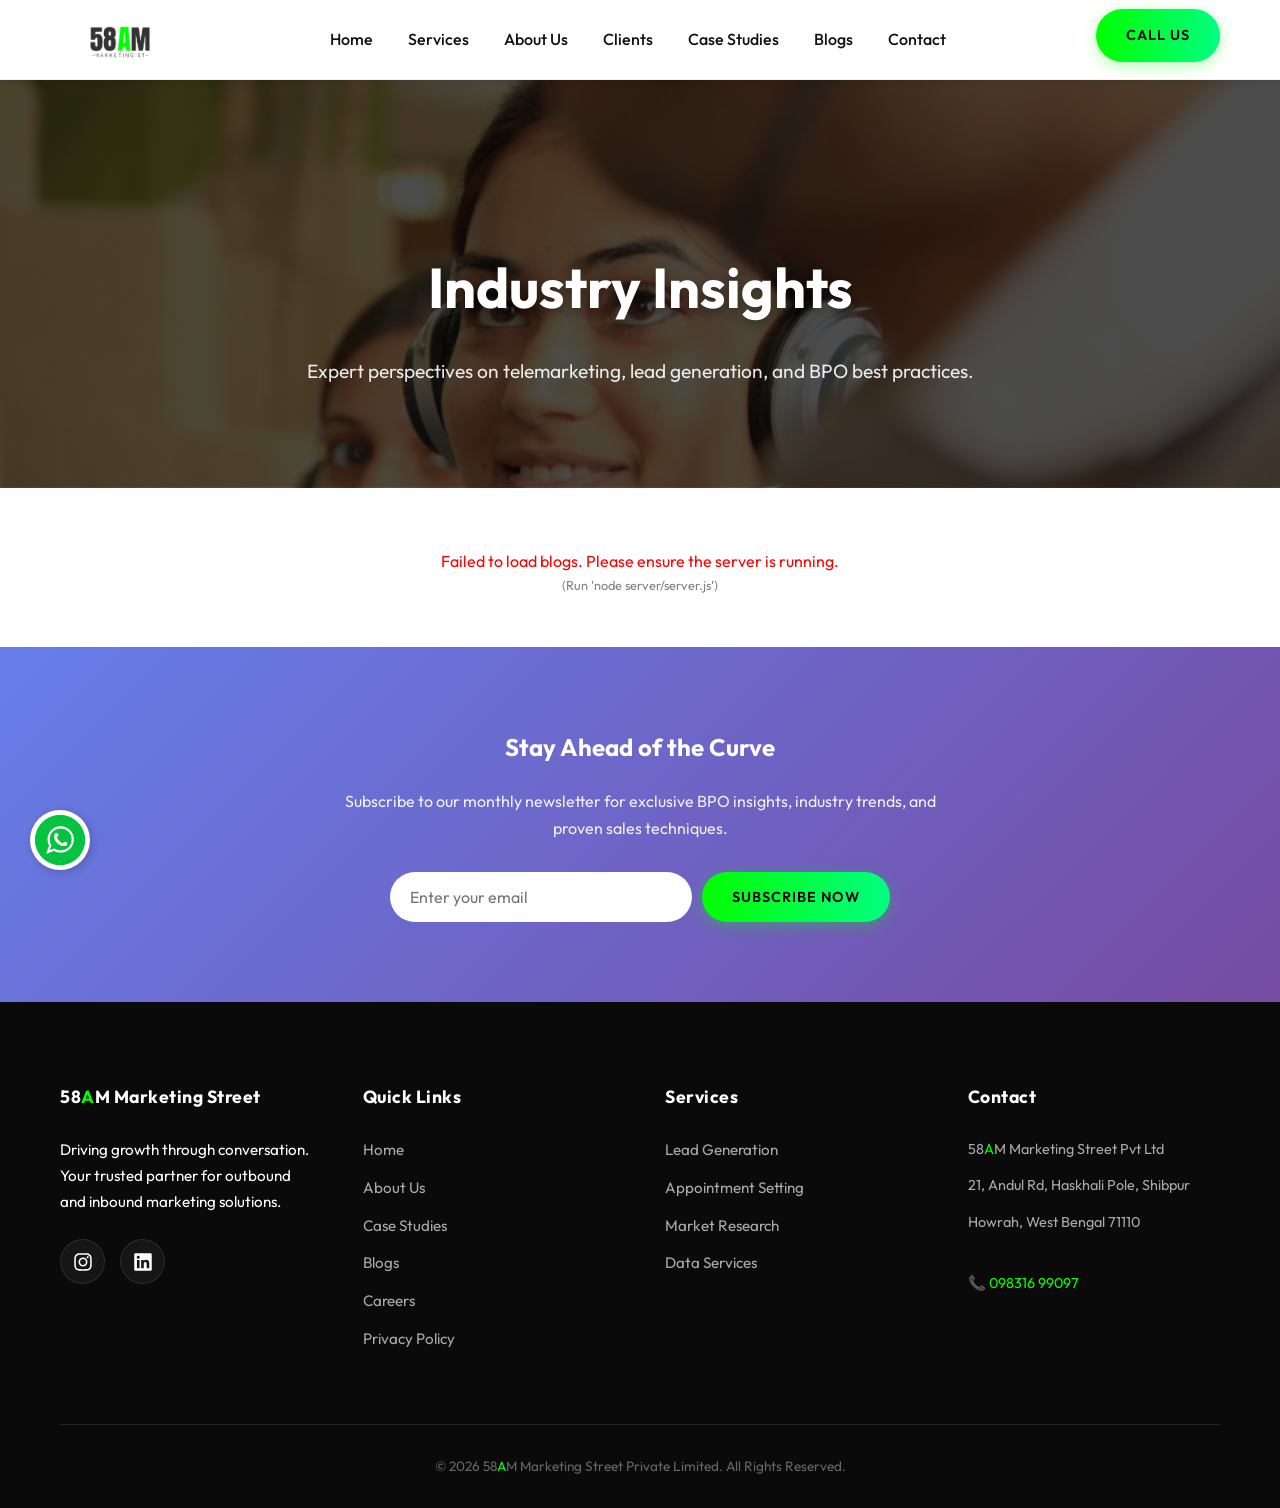
==== commit 062d5dea: "blogs update wiht the server file" ====
--- a/blogs.html
+++ b/blogs.html
@@ -52,92 +52,55 @@
 
     <!-- Blog List -->
     <section class="container">
-        <div class="blog-grid">
-            <!-- Blog Post 1 -->
-            <div class="blog-card">
-                <div class="blog-image">
-                    <img src="https://placehold.co/600x400/4A90E2/fff?text=Lead+Gen+2026" alt="Lead Generation Trends">
-                    <div class="blog-meta">📅 Feb 15, 2026</div>
-                </div>
-                <div class="blog-content">
-                    <span class="blog-category">Lead Generation</span>
-                    <h3>Top 5 Lead Generation Trends Dominating 2026</h3>
-                    <p>Discover how AI-powered personalization, conversational marketing, and intent data are reshaping the B2B lead generation landscape this year.</p>
-                    <a href="#" class="read-more">Read Article →</a>
-                </div>
-            </div>
-
-            <!-- Blog Post 2 -->
-            <div class="blog-card">
-                <div class="blog-image">
-                    <img src="https://placehold.co/600x400/8E44AD/fff?text=GDPR+Compliance" alt="GDPR Compliance">
-                    <div class="blog-meta">📅 Feb 10, 2026</div>
-                </div>
-                <div class="blog-content">
-                    <span class="blog-category">Compliance</span>
-                    <h3>Navigating GDPR: A Complete Guide for UK Businesses</h3>
-                    <p>Everything you need to know about data protection regulations when outsourcing your telemarketing operations to ensure full compliance.</p>
-                    <a href="#" class="read-more">Read Article →</a>
-                </div>
-            </div>
-
-            <!-- Blog Post 3 -->
-            <div class="blog-card">
-                <div class="blog-image">
-                    <img src="https://placehold.co/600x400/E67E22/fff?text=Cold+Calling" alt="Cold Calling Guide">
-                    <div class="blog-meta">📅 Feb 5, 2026</div>
-                </div>
-                <div class="blog-content">
-                    <span class="blog-category">Strategy</span>
-                    <h3>Is Cold Calling Dead? The Truth About Outbound in 2026</h3>
-                    <p>Spoiler: It's alive and thriving. Learn why strategic cold calling still delivers the highest ROI for B2B companies when done right.</p>
-                    <a href="#" class="read-more">Read Article →</a>
-                </div>
-            </div>
-
-            <!-- Blog Post 4 -->
-            <div class="blog-card">
-                <div class="blog-image">
-                    <img src="https://placehold.co/600x400/27AE60/fff?text=Appointment+Setting" alt="Appointment Setting">
-                    <div class="blog-meta">📅 Jan 28, 2026</div>
-                </div>
-                <div class="blog-content">
-                    <span class="blog-category">Best Practices</span>
-                    <h3>7 Scripts That Book More Qualified Appointments</h3>
-                    <p>Proven conversation frameworks used by our top-performing agents to fill your calendar with decision-makers, not tire-kickers.</p>
-                    <a href="#" class="read-more">Read Article →</a>
-                </div>
-            </div>
-
-            <!-- Blog Post 5 -->
-            <div class="blog-card">
-                <div class="blog-image">
-                    <img src="https://placehold.co/600x400/E74C3C/fff?text=BPO+Selection" alt="BPO Selection">
-                    <div class="blog-meta">📅 Jan 20, 2026</div>
-                </div>
-                <div class="blog-content">
-                    <span class="blog-category">Industry</span>
-                    <h3>How to Choose the Right BPO Partner in India</h3>
-                    <p>A comprehensive checklist covering certifications, infrastructure, cultural fit, and hidden costs to avoid when selecting your outsourcing partner.</p>
-                    <a href="#" class="read-more">Read Article →</a>
-                </div>
-            </div>
-
-            <!-- Blog Post 6 -->
-            <div class="blog-card">
-                <div class="blog-image">
-                    <img src="https://placehold.co/600x400/3498DB/fff?text=Inbound+Support" alt="Inbound Support">
-                    <div class="blog-meta">📅 Jan 12, 2026</div>
-                </div>
-                <div class="blog-content">
-                    <span class="blog-category">Customer Success</span>
-                    <h3>Inbound vs Outbound: Building a Hybrid Strategy</h3>
-                    <p>Why the most successful companies are combining proactive outreach with reactive customer support to maximize lifetime value.</p>
-                    <a href="#" class="read-more">Read Article →</a>
-                </div>
+        <div class="blog-grid" id="blog-grid-container">
+            <!-- Blogs will be loaded here dynamically -->
+            <div style="text-align: center; width: 100%; grid-column: 1/-1; padding: 40px;">
+                <p>Loading latest insights...</p>
             </div>
         </div>
     </section>
+
+    <script>
+        document.addEventListener('DOMContentLoaded', () => {
+            fetchBlogs();
+        });
+
+        async function fetchBlogs() {
+            try {
+                const response = await fetch('http://localhost:3000/api/blogs');
+                const blogs = await response.json();
+                const container = document.getElementById('blog-grid-container');
+                
+                if (blogs.length === 0) {
+                    container.innerHTML = '<p style="text-align:center; width:100%;">No blogs found.</p>';
+                    return;
+                }
+
+                container.innerHTML = blogs.map(blog => `
+                    <div class="blog-card">
+                        <div class="blog-image">
+                            <img src="${blog.image}" alt="${blog.title}" onerror="this.src='https://placehold.co/600x400?text=No+Image'">
+                            <div class="blog-meta">📅 ${blog.date}</div>
+                        </div>
+                        <div class="blog-content">
+                            <span class="blog-category">${blog.category}</span>
+                            <h3>${blog.title}</h3>
+                            <p>${blog.content}</p>
+                            <a href="#" class="read-more">Read Article →</a>
+                        </div>
+                    </div>
+                `).join('');
+                
+            } catch (error) {
+                console.error('Error fetching blogs:', error);
+                document.getElementById('blog-grid-container').innerHTML = 
+                    `<div style="text-align: center; width: 100%; grid-column: 1/-1; color: red;">
+                        <p>Failed to load blogs. Please ensure the server is running.</p>
+                        <p style="font-size: 0.8em; color: gray;">(Run 'node server/server.js')</p>
+                    </div>`;
+            }
+        }
+    </script>
 
     <!-- Newsletter CTA -->
     <section style="background: linear-gradient(135deg, #667eea 0%, #764ba2 100%); padding: 80px 0; text-align: center; color: white;">
